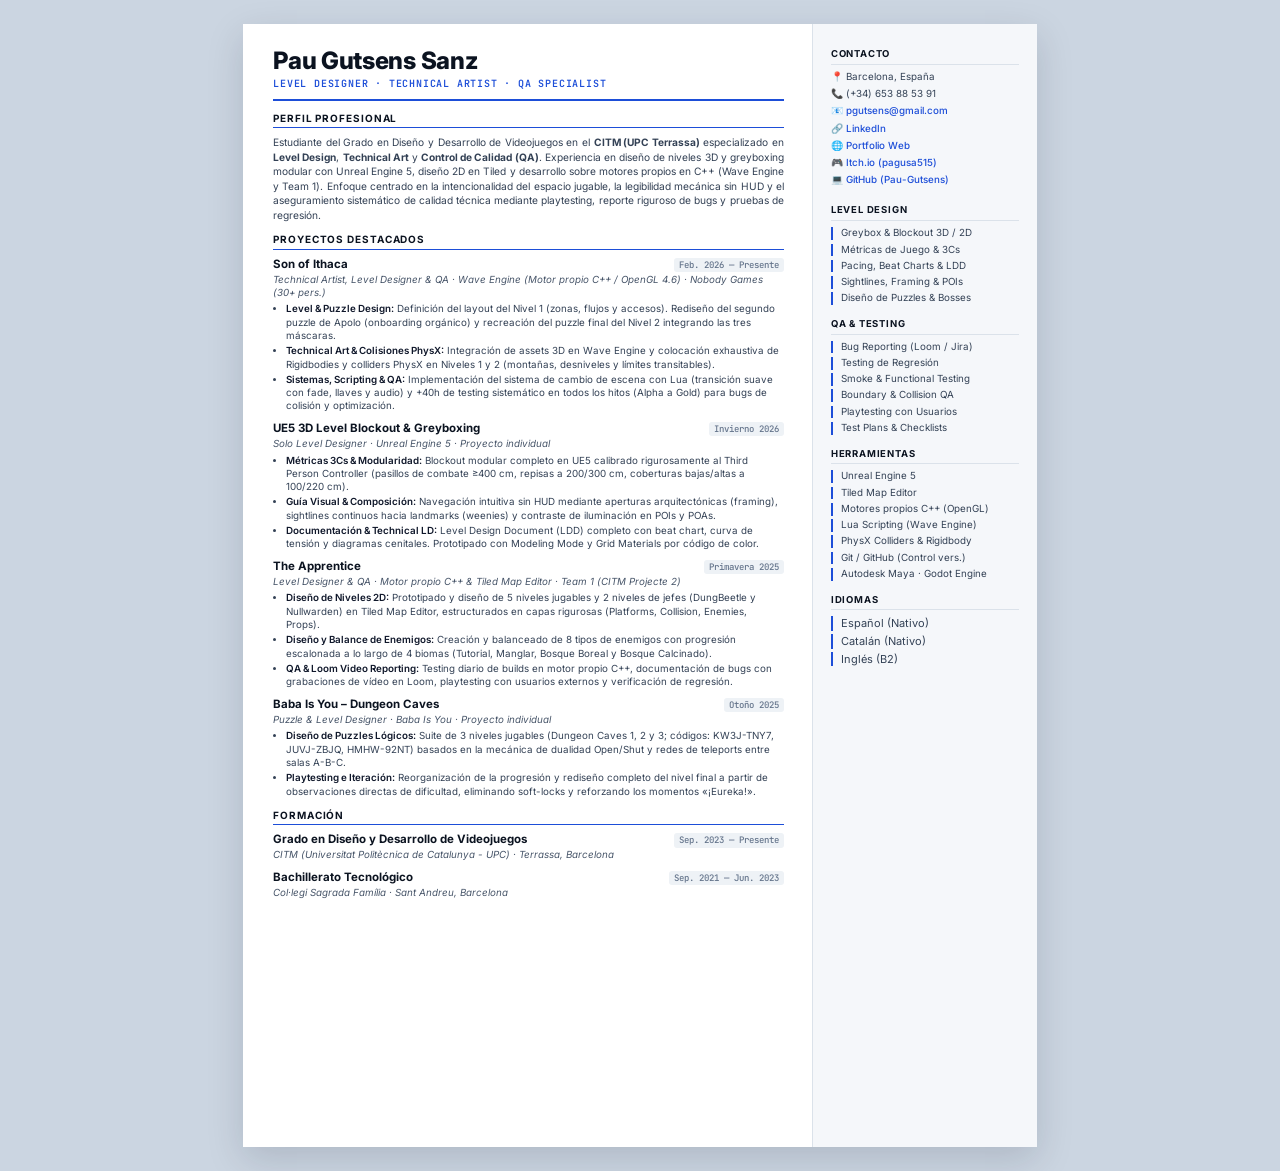
==== CV/index.html @ 7a86b116 "update" ====
<!DOCTYPE html>
<html lang="es">

<head>
    <meta charset="UTF-8">
    <meta name="viewport" content="width=device-width, initial-scale=1.0">
    <title>Curriculum Vitae - Pau Gutsens Sanz</title>
    <link rel="preconnect" href="https://fonts.googleapis.com">
    <link rel="preconnect" href="https://fonts.gstatic.com" crossorigin>
    <link
        href="https://fonts.googleapis.com/css2?family=Inter:wght@400;500;600;700;800&family=JetBrains+Mono:wght@400;600&display=swap"
        rel="stylesheet">
    <link rel="stylesheet" href="style.css">
</head>

<body>
    <div class="page">
        <!-- Main Column -->
        <main class="main-content">
            <header>
                <h1>Pau Gutsens Sanz</h1>
                <p class="title-tag">Level Designer · Technical Artist · QA Specialist</p>
            </header>

            <section id="profile">
                <h2>Perfil Profesional</h2>
                <p class="summary">
                    Estudiante del Grado en Diseño y Desarrollo de Videojuegos en el <strong>CITM (UPC Terrassa)</strong> especializado en <strong>Level Design</strong>, <strong>Technical Art</strong> y <strong>Control de Calidad (QA)</strong>. Experiencia en diseño de niveles 3D y greyboxing modular con Unreal Engine 5, diseño 2D en Tiled y desarrollo sobre motores propios en C++ (Wave Engine y Team 1). Enfoque centrado en la intencionalidad del espacio jugable, la legibilidad mecánica sin HUD y el aseguramiento sistemático de calidad técnica mediante playtesting, reporte riguroso de bugs y pruebas de regresión.
                </p>
            </section>

            <section id="experience">
                <h2>Proyectos Destacados</h2>

                <div class="entry">
                    <div class="entry-header">
                        <span class="entry-title">Son of Ithaca</span>
                        <span class="entry-date">Feb. 2026 — Presente</span>
                    </div>
                    <div class="entry-sub">Technical Artist, Level Designer &amp; QA · Wave Engine (Motor propio C++ / OpenGL 4.6) · Nobody Games (30+ pers.)</div>
                    <ul class="entry-list">
                        <li><strong>Level &amp; Puzzle Design:</strong> Definición del layout del Nivel 1 (zonas, flujos y accesos). Rediseño del segundo puzzle de Apolo (onboarding orgánico) y recreación del puzzle final del Nivel 2 integrando las tres máscaras.</li>
                        <li><strong>Technical Art &amp; Colisiones PhysX:</strong> Integración de assets 3D en Wave Engine y colocación exhaustiva de Rigidbodies y colliders PhysX en Niveles 1 y 2 (montañas, desniveles y límites transitables).</li>
                        <li><strong>Sistemas, Scripting &amp; QA:</strong> Implementación del sistema de cambio de escena con Lua (transición suave con fade, llaves y audio) y +40h de testing sistemático en todos los hitos (Alpha a Gold) para bugs de colisión y optimización.</li>
                    </ul>
                </div>

                <div class="entry">
                    <div class="entry-header">
                        <span class="entry-title">UE5 3D Level Blockout &amp; Greyboxing</span>
                        <span class="entry-date">Invierno 2026</span>
                    </div>
                    <div class="entry-sub">Solo Level Designer · Unreal Engine 5 · Proyecto individual</div>
                    <ul class="entry-list">
                        <li><strong>Métricas 3Cs &amp; Modularidad:</strong> Blockout modular completo en UE5 calibrado rigurosamente al Third Person Controller (pasillos de combate ≥400 cm, repisas a 200/300 cm, coberturas bajas/altas a 100/220 cm).</li>
                        <li><strong>Guía Visual &amp; Composición:</strong> Navegación intuitiva sin HUD mediante aperturas arquitectónicas (framing), sightlines continuos hacia landmarks (weenies) y contraste de iluminación en POIs y POAs.</li>
                        <li><strong>Documentación &amp; Technical LD:</strong> Level Design Document (LDD) completo con beat chart, curva de tensión y diagramas cenitales. Prototipado con Modeling Mode y Grid Materials por código de color.</li>
                    </ul>
                </div>

                <div class="entry">
                    <div class="entry-header">
                        <span class="entry-title">The Apprentice</span>
                        <span class="entry-date">Primavera 2025</span>
                    </div>
                    <div class="entry-sub">Level Designer &amp; QA · Motor propio C++ &amp; Tiled Map Editor · Team 1 (CITM Projecte 2)</div>
                    <ul class="entry-list">
                        <li><strong>Diseño de Niveles 2D:</strong> Prototipado y diseño de 5 niveles jugables y 2 niveles de jefes (DungBeetle y Nullwarden) en Tiled Map Editor, estructurados en capas rigurosas (Platforms, Collision, Enemies, Props).</li>
                        <li><strong>Diseño y Balance de Enemigos:</strong> Creación y balanceado de 8 tipos de enemigos con progresión escalonada a lo largo de 4 biomas (Tutorial, Manglar, Bosque Boreal y Bosque Calcinado).</li>
                        <li><strong>QA &amp; Loom Video Reporting:</strong> Testing diario de builds en motor propio C++, documentación de bugs con grabaciones de vídeo en Loom, playtesting con usuarios externos y verificación de regresión.</li>
                    </ul>
                </div>

                <div class="entry">
                    <div class="entry-header">
                        <span class="entry-title">Baba Is You – Dungeon Caves</span>
                        <span class="entry-date">Otoño 2025</span>
                    </div>
                    <div class="entry-sub">Puzzle &amp; Level Designer · Baba Is You · Proyecto individual</div>
                    <ul class="entry-list">
                        <li><strong>Diseño de Puzzles Lógicos:</strong> Suite de 3 niveles jugables (Dungeon Caves 1, 2 y 3; códigos: KW3J-TNY7, JUVJ-ZBJQ, HMHW-92NT) basados en la mecánica de dualidad Open/Shut y redes de teleports entre salas A-B-C.</li>
                        <li><strong>Playtesting e Iteración:</strong> Reorganización de la progresión y rediseño completo del nivel final a partir de observaciones directas de dificultad, eliminando soft-locks y reforzando los momentos «¡Eureka!».</li>
                    </ul>
                </div>
            </section>

            <section id="education">
                <h2>Formación</h2>
                <div class="entry">
                    <div class="entry-header">
                        <span class="entry-title">Grado en Diseño y Desarrollo de Videojuegos</span>
                        <span class="entry-date">Sep. 2023 — Presente</span>
                    </div>
                    <div class="entry-sub">CITM (Universitat Politècnica de Catalunya - UPC) · Terrassa, Barcelona</div>
                </div>
                <div class="entry">
                    <div class="entry-header">
                        <span class="entry-title">Bachillerato Tecnológico</span>
                        <span class="entry-date">Sep. 2021 — Jun. 2023</span>
                    </div>
                    <div class="entry-sub">Col·legi Sagrada Família · Sant Andreu, Barcelona</div>
                </div>
            </section>
        </main>

        <!-- Sidebar -->
        <aside class="sidebar">
            <div class="sidebar-section">
                <h3 class="sidebar-h3">Contacto</h3>
                <div class="contact-item">📍 Barcelona, España</div>
                <div class="contact-item">📞 (+34) 653 88 53 91</div>
                <div class="contact-item">📧 <a href="mailto:pgutsens@gmail.com">pgutsens@gmail.com</a></div>
                <div class="contact-item">🔗 <a href="https://www.linkedin.com/in/pau-gutsens-sanz-491a90315/" target="_blank" rel="noopener noreferrer">LinkedIn</a></div>
                <div class="contact-item">🌐 <a href="https://pau-gutsens.github.io/pau-gutsens/" target="_blank" rel="noopener noreferrer">Portfolio Web</a></div>
                <div class="contact-item">🎮 <a href="https://pagusa515.itch.io/" target="_blank" rel="noopener noreferrer">Itch.io (pagusa515)</a></div>
                <div class="contact-item">💻 <a href="https://github.com/Pau-Gutsens" target="_blank" rel="noopener noreferrer">GitHub (Pau-Gutsens)</a></div>
            </div>

            <div class="sidebar-section">
                <h3 class="sidebar-h3">Level Design</h3>
                <ul class="skill-list">
                    <li>Greybox &amp; Blockout 3D / 2D</li>
                    <li>Métricas de Juego &amp; 3Cs</li>
                    <li>Pacing, Beat Charts &amp; LDD</li>
                    <li>Sightlines, Framing &amp; POIs</li>
                    <li>Diseño de Puzzles &amp; Bosses</li>
                </ul>
            </div>

            <div class="sidebar-section">
                <h3 class="sidebar-h3">QA &amp; Testing</h3>
                <ul class="skill-list">
                    <li>Bug Reporting (Loom / Jira)</li>
                    <li>Testing de Regresión</li>
                    <li>Smoke &amp; Functional Testing</li>
                    <li>Boundary &amp; Collision QA</li>
                    <li>Playtesting con Usuarios</li>
                    <li>Test Plans &amp; Checklists</li>
                </ul>
            </div>

            <div class="sidebar-section">
                <h3 class="sidebar-h3">Herramientas</h3>
                <ul class="skill-list">
                    <li>Unreal Engine 5</li>
                    <li>Tiled Map Editor</li>
                    <li>Motores propios C++ (OpenGL)</li>
                    <li>Lua Scripting (Wave Engine)</li>
                    <li>PhysX Colliders &amp; Rigidbody</li>
                    <li>Git / GitHub (Control vers.)</li>
                    <li>Autodesk Maya · Godot Engine</li>
                </ul>
            </div>

            <div class="sidebar-section">
                <h3 class="sidebar-h3">Idiomas</h3>
                <ul class="skill-list" style="font-size: 11px;">
                    <li>Español (Nativo)</li>
                    <li>Catalán (Nativo)</li>
                    <li>Inglés (B2)</li>
                </ul>
            </div>
        </aside>
    </div>
</body>

</html>
---- CV/style.css ----
:root {
    --bg-color: #ffffff;
    --sidebar-bg: #f5f7fa;
    --text-color: #1a222e;
    --header-color: #0b1320;
    --accent-color: #1d4ed8;
    --accent-dark: #1e40af;
    --border-color: #dbe2ea;
    --mono-font: 'JetBrains Mono', monospace;
    --main-font: 'Inter', -apple-system, BlinkMacSystemFont, sans-serif;
}

@page {
    size: A4 portrait;
    margin: 0;
}

@media print {
    html, body {
        background: white !important;
        padding: 0 !important;
        margin: 0 !important;
        width: 210mm !important;
        height: 297mm !important;
        max-height: 297mm !important;
        overflow: hidden !important;
    }

    .page {
        box-shadow: none !important;
        margin: 0 !important;
        width: 210mm !important;
        height: 297mm !important;
        max-height: 297mm !important;
        overflow: hidden !important;
        page-break-after: avoid !important;
        page-break-inside: avoid !important;
        break-after: avoid !important;
        break-inside: avoid !important;
    }

    .sidebar {
        background-color: var(--sidebar-bg) !important;
        -webkit-print-color-adjust: exact;
        print-color-adjust: exact;
    }

    .entry, section, .sidebar-section {
        break-inside: avoid;
    }
}

* {
    box-sizing: border-box;
    margin: 0;
    padding: 0;
}

body {
    background-color: #cbd5e1;
    font-family: var(--main-font);
    color: var(--text-color);
    line-height: 1.35;
    padding: 1.5rem 0;
    -webkit-print-color-adjust: exact;
    print-color-adjust: exact;
    -webkit-font-smoothing: antialiased;
}

.page {
    background: white;
    width: 210mm;
    height: 297mm;
    max-height: 297mm;
    margin: 0 auto;
    display: grid;
    grid-template-columns: 1fr 225px;
    box-shadow: 0 12px 35px rgba(15, 23, 42, 0.15);
    overflow: hidden;
}

/* Main Column */
.main-content {
    padding: 24px 28px 18px 30px;
    display: flex;
    flex-direction: column;
}

/* Sidebar */
.sidebar {
    background-color: var(--sidebar-bg);
    padding: 24px 18px 18px 18px;
    border-left: 1px solid var(--border-color);
    display: flex;
    flex-direction: column;
}

header {
    margin-bottom: 11px;
    padding-bottom: 8px;
    border-bottom: 2px solid var(--accent-color);
}

h1 {
    font-size: 24px;
    font-weight: 800;
    line-height: 1.1;
    color: var(--header-color);
    letter-spacing: -0.3px;
    margin-bottom: 3px;
}

.title-tag {
    font-family: var(--mono-font);
    font-size: 10px;
    color: var(--accent-color);
    text-transform: uppercase;
    font-weight: 600;
    letter-spacing: 0.8px;
}

section {
    margin-bottom: 11px;
}

section:last-of-type {
    margin-bottom: 0;
}

h2 {
    font-size: 10px;
    font-weight: 700;
    text-transform: uppercase;
    color: var(--header-color);
    border-bottom: 1.5px solid var(--accent-color);
    padding-bottom: 2px;
    margin-bottom: 7px;
    letter-spacing: 0.9px;
}

.summary {
    font-size: 10.2px;
    color: #334155;
    text-align: justify;
    line-height: 1.42;
}

/* Items styling */
.entry {
    margin-bottom: 8px;
}

.entry:last-child {
    margin-bottom: 0;
}

.entry-header {
    display: flex;
    justify-content: space-between;
    align-items: baseline;
    margin-bottom: 1.5px;
    gap: 8px;
}

.entry-title {
    font-weight: 700;
    font-size: 11.5px;
    color: var(--header-color);
}

.entry-date {
    font-family: var(--mono-font);
    font-size: 9px;
    color: #64748b;
    background: #eef2f6;
    padding: 1px 5px;
    border-radius: 3px;
    white-space: nowrap;
    font-weight: 500;
}

.entry-sub {
    font-style: italic;
    font-size: 9.8px;
    color: #475569;
    margin-bottom: 3px;
    line-height: 1.3;
}

.entry-list {
    font-size: 9.8px;
    padding-left: 13px;
    color: #334155;
    line-height: 1.36;
}

.entry-list li {
    margin-bottom: 2px;
}

.entry-list li:last-child {
    margin-bottom: 0;
}

.entry-list strong {
    color: #0f172a;
    font-weight: 600;
}

/* Sidebar Elements */
.sidebar-section {
    margin-bottom: 13px;
}

.sidebar-section:last-child {
    margin-bottom: 0;
}

.sidebar-h3 {
    font-size: 9.5px;
    font-weight: 700;
    text-transform: uppercase;
    margin-bottom: 6px;
    color: var(--header-color);
    letter-spacing: 0.8px;
    padding-bottom: 3px;
    border-bottom: 1px solid var(--border-color);
}

.contact-item {
    font-size: 9.8px;
    margin-bottom: 4.5px;
    word-break: break-all;
    line-height: 1.3;
    color: #334155;
}

.contact-item a {
    color: var(--accent-color);
    text-decoration: none;
    font-weight: 500;
}

.contact-item a:hover {
    text-decoration: underline;
}

.skill-list {
    list-style: none;
    font-size: 9.8px;
}

.skill-list li {
    margin-bottom: 3.5px;
    padding-left: 8px;
    border-left: 2px solid var(--accent-color);
    color: #334155;
    line-height: 1.3;
}

.skill-list li:last-child {
    margin-bottom: 0;
}
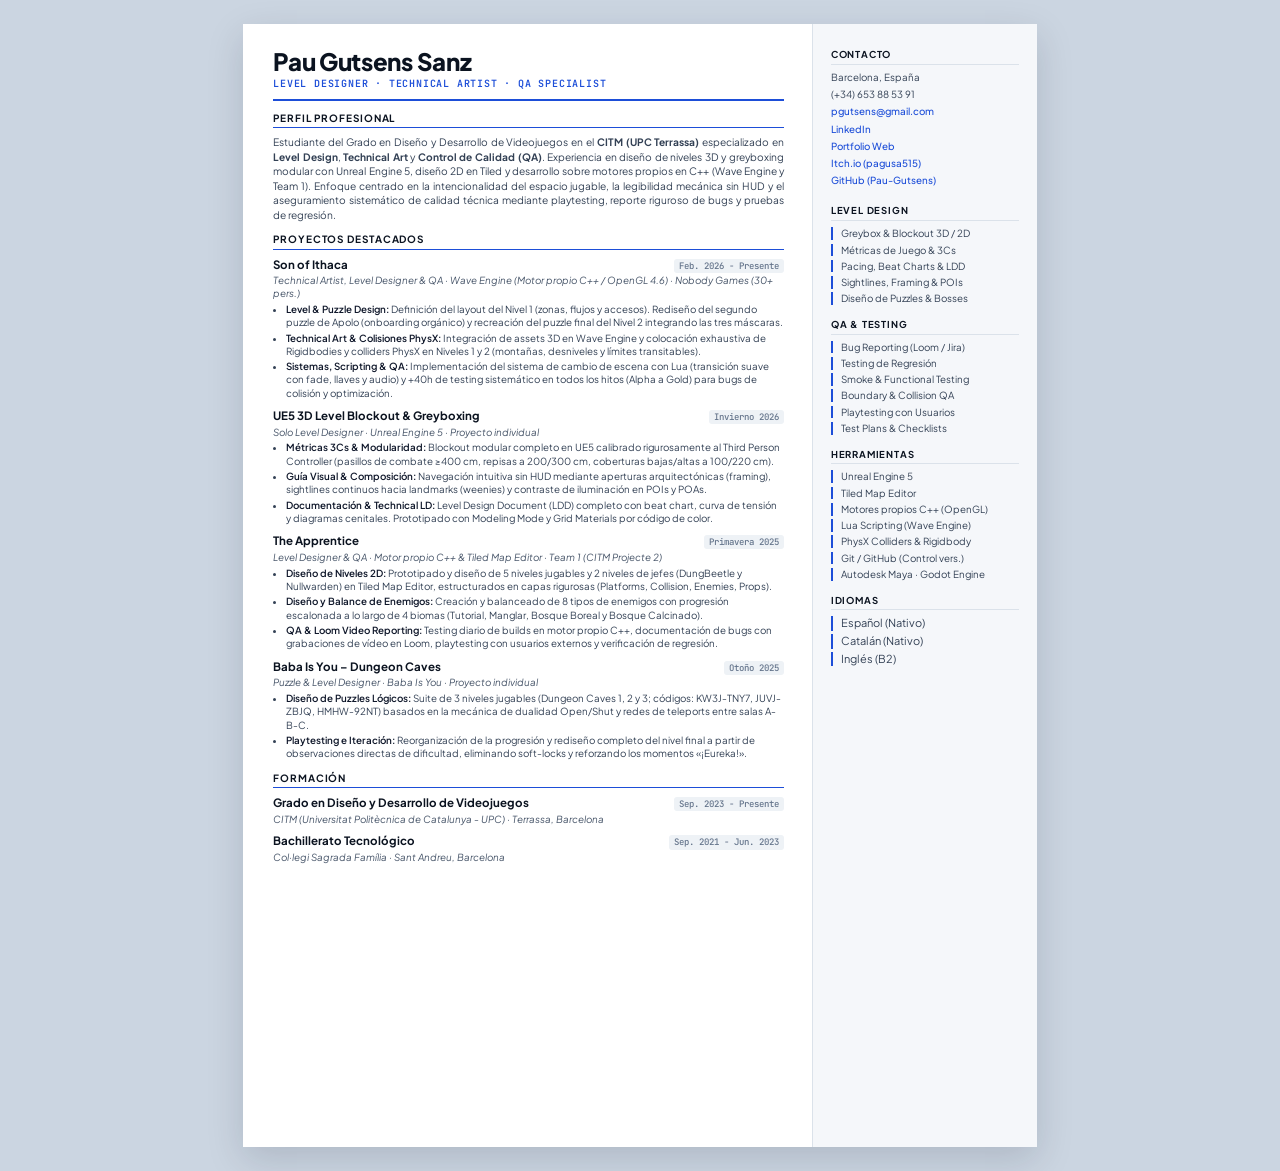
==== commit a1e9af7f: "Portfolio correction" ====
--- a/CV/index.html
+++ b/CV/index.html
@@ -6,9 +6,9 @@
     <meta name="viewport" content="width=device-width, initial-scale=1.0">
     <title>Curriculum Vitae - Pau Gutsens Sanz</title>
     <link rel="preconnect" href="https://fonts.googleapis.com">
-    <link rel="preconnect" href="https://fonts.gstatic.com" crossorigin>
+    <link rel="preconnect" href="https://gstatic.com" crossorigin>
     <link
-        href="https://fonts.googleapis.com/css2?family=Inter:wght@400;500;600;700;800&family=JetBrains+Mono:wght@400;600&display=swap"
+        href="https://fonts.googleapis.com/css2?family=Plus+Jakarta+Sans:wght@400;500;600;700;800&family=JetBrains+Mono:wght@400;600&display=swap"
         rel="stylesheet">
     <link rel="stylesheet" href="style.css">
 </head>
@@ -35,7 +35,7 @@
                 <div class="entry">
                     <div class="entry-header">
                         <span class="entry-title">Son of Ithaca</span>
-                        <span class="entry-date">Feb. 2026 — Presente</span>
+                        <span class="entry-date">Feb. 2026 - Presente</span>
                     </div>
                     <div class="entry-sub">Technical Artist, Level Designer &amp; QA · Wave Engine (Motor propio C++ / OpenGL 4.6) · Nobody Games (30+ pers.)</div>
                     <ul class="entry-list">
@@ -89,14 +89,14 @@
                 <div class="entry">
                     <div class="entry-header">
                         <span class="entry-title">Grado en Diseño y Desarrollo de Videojuegos</span>
-                        <span class="entry-date">Sep. 2023 — Presente</span>
+                        <span class="entry-date">Sep. 2023 - Presente</span>
                     </div>
                     <div class="entry-sub">CITM (Universitat Politècnica de Catalunya - UPC) · Terrassa, Barcelona</div>
                 </div>
                 <div class="entry">
                     <div class="entry-header">
                         <span class="entry-title">Bachillerato Tecnológico</span>
-                        <span class="entry-date">Sep. 2021 — Jun. 2023</span>
+                        <span class="entry-date">Sep. 2021 - Jun. 2023</span>
                     </div>
                     <div class="entry-sub">Col·legi Sagrada Família · Sant Andreu, Barcelona</div>
                 </div>
@@ -107,13 +107,13 @@
         <aside class="sidebar">
             <div class="sidebar-section">
                 <h3 class="sidebar-h3">Contacto</h3>
-                <div class="contact-item">📍 Barcelona, España</div>
-                <div class="contact-item">📞 (+34) 653 88 53 91</div>
-                <div class="contact-item">📧 <a href="mailto:pgutsens@gmail.com">pgutsens@gmail.com</a></div>
-                <div class="contact-item">🔗 <a href="https://www.linkedin.com/in/pau-gutsens-sanz-491a90315/" target="_blank" rel="noopener noreferrer">LinkedIn</a></div>
-                <div class="contact-item">🌐 <a href="https://pau-gutsens.github.io/pau-gutsens/" target="_blank" rel="noopener noreferrer">Portfolio Web</a></div>
-                <div class="contact-item">🎮 <a href="https://pagusa515.itch.io/" target="_blank" rel="noopener noreferrer">Itch.io (pagusa515)</a></div>
-                <div class="contact-item">💻 <a href="https://github.com/Pau-Gutsens" target="_blank" rel="noopener noreferrer">GitHub (Pau-Gutsens)</a></div>
+                <div class="contact-item">Barcelona, España</div>
+                <div class="contact-item">(+34) 653 88 53 91</div>
+                <div class="contact-item"><a href="mailto:pgutsens@gmail.com">pgutsens@gmail.com</a></div>
+                <div class="contact-item"><a href="https://www.linkedin.com/in/pau-gutsens-sanz-491a90315/" target="_blank" rel="noopener noreferrer">LinkedIn</a></div>
+                <div class="contact-item"><a href="https://pau-gutsens.github.io/pau-gutsens/" target="_blank" rel="noopener noreferrer">Portfolio Web</a></div>
+                <div class="contact-item"><a href="https://pagusa515.itch.io/" target="_blank" rel="noopener noreferrer">Itch.io (pagusa515)</a></div>
+                <div class="contact-item"><a href="https://github.com/Pau-Gutsens" target="_blank" rel="noopener noreferrer">GitHub (Pau-Gutsens)</a></div>
             </div>
 
             <div class="sidebar-section">
--- a/CV/style.css
+++ b/CV/style.css
@@ -7,7 +7,7 @@
     --accent-dark: #1e40af;
     --border-color: #dbe2ea;
     --mono-font: 'JetBrains Mono', monospace;
-    --main-font: 'Inter', -apple-system, BlinkMacSystemFont, sans-serif;
+    --main-font: 'Plus Jakarta Sans', -apple-system, BlinkMacSystemFont, sans-serif;
 }
 
 @page {
